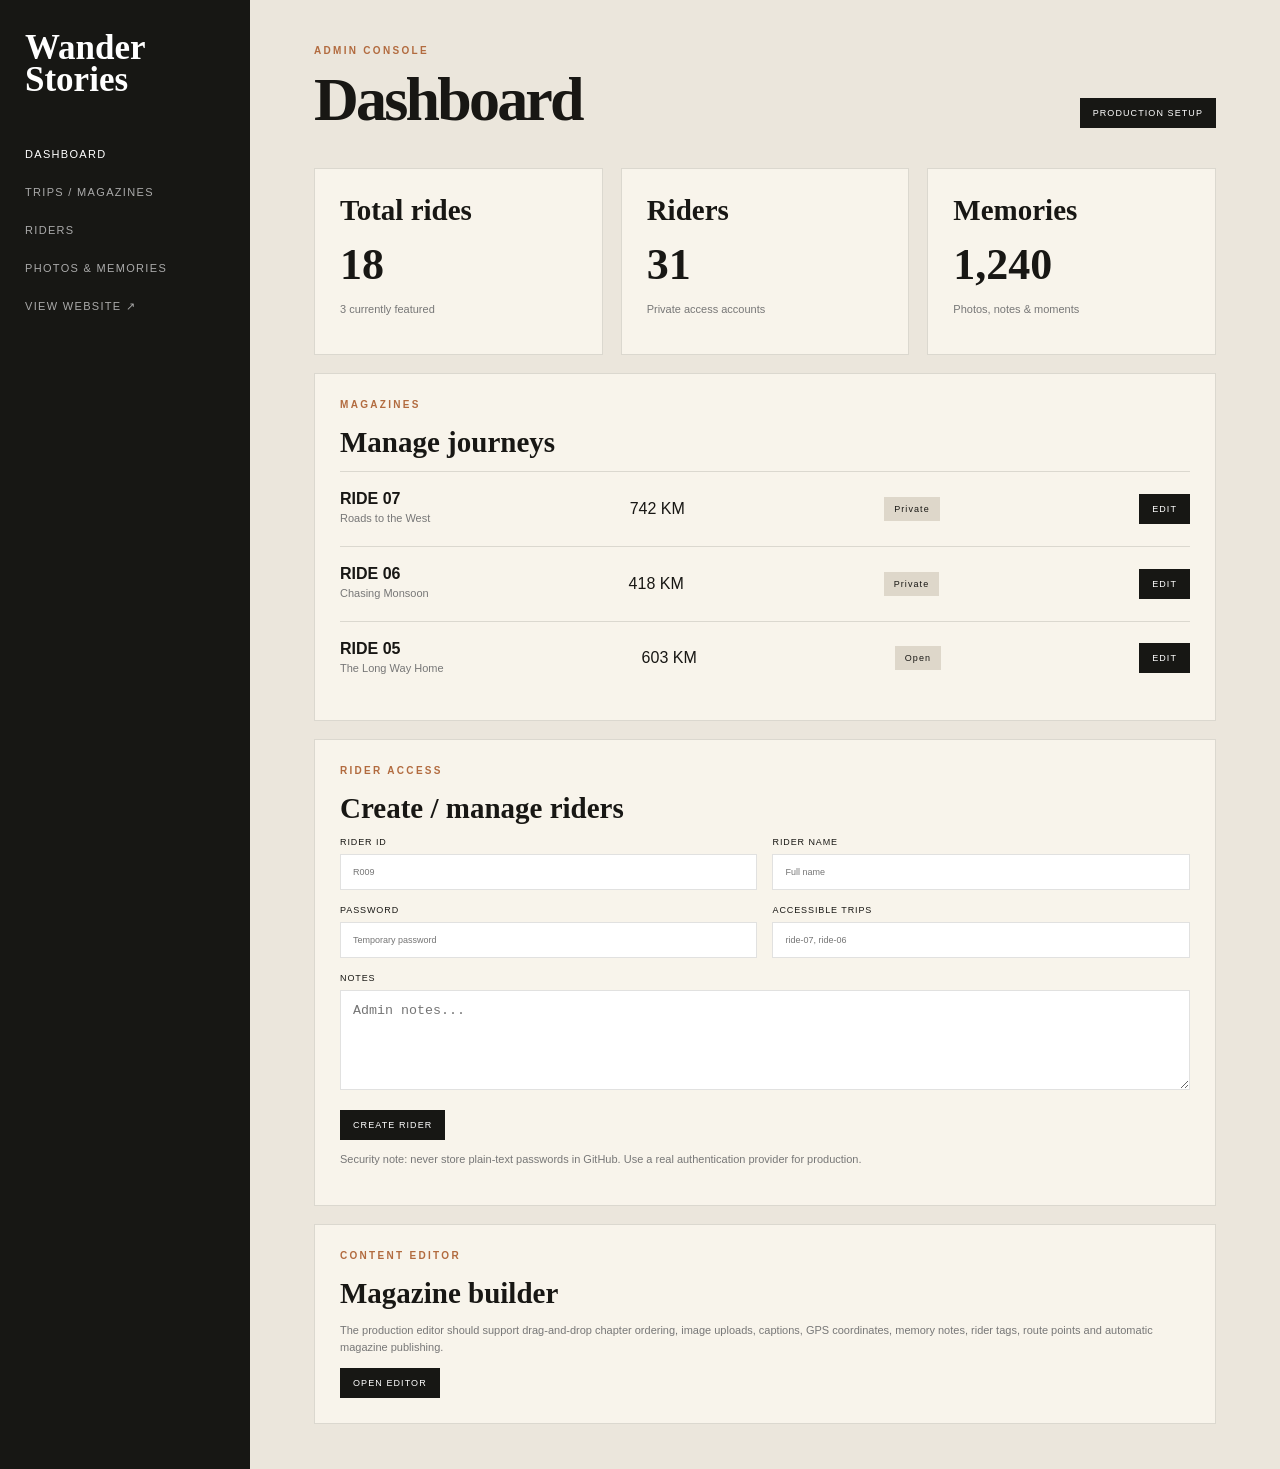
==== admin.html @ 7a2b983c "Add files via upload" ====
<!DOCTYPE html>
<html lang="en"><head><meta charset="UTF-8"><meta name="viewport" content="width=device-width,initial-scale=1.0"><title>Wander Stories — Admin</title><link rel="stylesheet" href="style.css"><style>
body{background:#ebe6dc}.admin{min-height:100vh;display:grid;grid-template-columns:250px 1fr}.side{background:#171714;color:#fff;padding:32px 25px}.side h2{font-size:35px;margin:0 0 40px}.side a{display:block;padding:13px 0;color:#aaa;font-size:11px;text-transform:uppercase;letter-spacing:.12em}.side a.active{color:#fff}.main{padding:45px 5vw}.top{display:flex;justify-content:space-between;align-items:end;margin-bottom:40px}.top h1{font-size:62px}.admin-grid{display:grid;grid-template-columns:repeat(3,1fr);gap:18px}.panel{background:#f8f4eb;padding:25px;border:1px solid var(--line)}.panel h3{font:600 29px var(--serif);margin:0 0 12px}.metric{font:600 44px var(--serif)}.wide{grid-column:1/-1}.trip-row{display:flex;justify-content:space-between;align-items:center;border-top:1px solid var(--line);padding:18px 0}.status{font-size:9px;letter-spacing:.12em}.pill{padding:7px 10px;background:#ded7ca}.admin-btn{border:0;background:#171714;color:#fff;padding:10px 13px;font-size:9px;letter-spacing:.12em;text-transform:uppercase}.form-row{display:grid;grid-template-columns:1fr 1fr;gap:15px}.form-row input,.form-row textarea{width:100%;padding:12px;border:1px solid var(--line);background:#fff;margin-top:7px}.form-row label{font-size:9px;text-transform:uppercase;letter-spacing:.1em}.form-row textarea{min-height:100px}.admin-note{color:#777;font-size:11px;line-height:1.6}@media(max-width:800px){.admin{grid-template-columns:1fr}.side{display:none}.admin-grid{grid-template-columns:1fr}.form-row{grid-template-columns:1fr}}
</style></head><body>
<div class="admin"><aside class="side"><h2>Wander<br>Stories</h2><a class="active" href="#">Dashboard</a><a href="#trips">Trips / Magazines</a><a href="#riders">Riders</a><a href="#media">Photos & Memories</a><a href="index.html">View Website ↗</a></aside>
<main class="main"><div class="top"><div><p class="eyebrow">ADMIN CONSOLE</p><h1>Dashboard</h1></div><button class="admin-btn" onclick="alert('Connect Firebase/Supabase authentication here before production.')">Production Setup</button></div>
<div class="admin-grid"><div class="panel"><h3>Total rides</h3><div class="metric">18</div><p class="admin-note">3 currently featured</p></div><div class="panel"><h3>Riders</h3><div class="metric">31</div><p class="admin-note">Private access accounts</p></div><div class="panel"><h3>Memories</h3><div class="metric">1,240</div><p class="admin-note">Photos, notes & moments</p></div>
<div class="panel wide" id="trips"><p class="eyebrow">MAGAZINES</p><h3>Manage journeys</h3><div id="tripRows"></div></div>
<div class="panel wide" id="riders"><p class="eyebrow">RIDER ACCESS</p><h3>Create / manage riders</h3><div class="form-row"><label>Rider ID<input placeholder="R009"></label><label>Rider name<input placeholder="Full name"></label><label>Password<input type="password" placeholder="Temporary password"></label><label>Accessible trips<input placeholder="ride-07, ride-06"></label><label style="grid-column:1/-1">Notes<textarea placeholder="Admin notes..."></textarea></label></div><br><button class="admin-btn" onclick="alert('Demo form. Connect database to save rider.')">Create rider</button><p class="admin-note">Security note: never store plain-text passwords in GitHub. Use a real authentication provider for production.</p></div>
<div class="panel wide" id="media"><p class="eyebrow">CONTENT EDITOR</p><h3>Magazine builder</h3><p class="admin-note">The production editor should support drag-and-drop chapter ordering, image uploads, captions, GPS coordinates, memory notes, rider tags, route points and automatic magazine publishing.</p><button class="admin-btn" onclick="alert('Editor UI is the next module.')">Open editor</button></div>
</div></main></div>
<script>
const trips=[["RIDE 07","Roads to the West","742 KM","Private"],["RIDE 06","Chasing Monsoon","418 KM","Private"],["RIDE 05","The Long Way Home","603 KM","Open"]];
document.querySelector("#tripRows").innerHTML=trips.map(t=>`<div class="trip-row"><div><b>${t[0]}</b><br><span class="admin-note">${t[1]}</span></div><span>${t[2]}</span><span class="status pill">${t[3]}</span><button class="admin-btn">EDIT</button></div>`).join("");
</script></body></html>
---- style.css ----
:root{
  --ink:#181714; --paper:#f4f0e7; --cream:#fbf8f1; --muted:#77736b;
  --line:rgba(24,23,20,.13); --accent:#b26b3f; --dark:#161613;
  --serif:"Cormorant Garamond",Georgia,serif; --sans:"Inter",Arial,sans-serif;
}
*{box-sizing:border-box} html{scroll-behavior:smooth} body{margin:0;background:var(--paper);color:var(--ink);font-family:var(--sans)}
a{text-decoration:none;color:inherit} button,input{font:inherit}
.site-header{position:absolute;z-index:10;top:0;left:0;right:0;height:78px;display:flex;align-items:center;justify-content:space-between;padding:0 5vw;color:#fff}
.brand{display:flex;align-items:center;gap:11px;font-size:12px;letter-spacing:.16em;text-transform:uppercase;font-weight:700}.brand-mark{width:34px;height:34px;border:1px solid rgba(255,255,255,.65);border-radius:50%;display:grid;place-items:center;font-family:var(--serif);font-size:18px}
nav{display:flex;gap:27px;align-items:center;font-size:12px;text-transform:uppercase;letter-spacing:.12em}nav a{opacity:.88}.admin-link{opacity:.55}
.ghost-btn,.text-btn{border:0;background:none;color:inherit;cursor:pointer}.ghost-btn{border:1px solid rgba(255,255,255,.5);padding:11px 15px;border-radius:30px;text-transform:uppercase;font-size:10px;letter-spacing:.13em}
.hero{min-height:760px;height:92vh;position:relative;display:flex;align-items:flex-end;padding:0 7vw 7vw;color:#fff;overflow:hidden;background:linear-gradient(120deg,#28312d,#111513 58%,#4a3027)}
.hero:before{content:"";position:absolute;inset:-8%;background:
linear-gradient(135deg,rgba(0,0,0,.12),rgba(0,0,0,.58)),
url("assets/images/hero.jpg") center/cover no-repeat;animation:slowZoom 18s ease-out forwards;filter:saturate(.82)}
@keyframes slowZoom{from{transform:scale(1.05)}to{transform:scale(1)}} .hero-overlay{position:absolute;inset:0;background:linear-gradient(0deg,rgba(0,0,0,.7),transparent 65%)}
.hero-content{position:relative;z-index:2;max-width:760px}.eyebrow{font-size:10px;letter-spacing:.23em;font-weight:700;margin:0 0 16px;color:var(--accent)}.hero .eyebrow{color:#e9c3a9}
h1,h2{font-family:var(--serif);font-weight:600;line-height:.9;margin:0}h1{font-size:clamp(62px,9vw,125px);letter-spacing:-.045em}h1 em,h2 em{font-weight:500}
.hero-copy{max-width:560px;font-size:15px;line-height:1.7;color:rgba(255,255,255,.8);margin:28px 0}
.hero-actions{display:flex;align-items:center;gap:24px}.primary-btn{display:inline-flex;align-items:center;justify-content:center;gap:14px;background:var(--accent);color:#fff;border:0;padding:15px 22px;border-radius:2px;text-transform:uppercase;letter-spacing:.12em;font-size:10px;font-weight:700;cursor:pointer}.text-btn{color:#fff;text-transform:uppercase;letter-spacing:.12em;font-size:10px}
.hero-meta{position:absolute;z-index:2;right:6vw;bottom:6vw;display:flex;gap:38px}.hero-meta div{display:flex;flex-direction:column;gap:5px}.hero-meta strong{font:600 29px var(--serif)}.hero-meta span{font-size:8px;letter-spacing:.17em;color:rgba(255,255,255,.62)}
.section{padding:105px 7vw}.intro{display:grid;grid-template-columns:1fr 1fr;gap:10vw;align-items:end}.intro h2{font-size:clamp(55px,7vw,92px)}.intro-copy{font:500 23px/1.5 var(--serif);max-width:580px;color:#4e4a43}
.section-head{display:flex;justify-content:space-between;align-items:end;border-bottom:1px solid var(--line);padding-bottom:25px;margin-bottom:38px}.section-head h2{font-size:64px}.archive-count{font-size:9px;letter-spacing:.18em;color:var(--muted)}
.journey-grid{display:grid;grid-template-columns:repeat(3,1fr);gap:22px}.journey-card{background:var(--cream);min-height:480px;position:relative;overflow:hidden;cursor:pointer;border:1px solid rgba(0,0,0,.05);transition:transform .35s,box-shadow .35s}.journey-card:hover{transform:translateY(-7px);box-shadow:0 22px 50px rgba(25,20,10,.12)}.card-image{height:325px;background-size:cover;background-position:center;position:relative}.card-image:after{content:"";position:absolute;inset:0;background:linear-gradient(0deg,rgba(0,0,0,.55),transparent 55%)}.card-number{position:absolute;z-index:1;top:18px;left:18px;color:#fff;font-size:9px;letter-spacing:.2em}.card-lock{position:absolute;z-index:1;top:18px;right:18px;color:#fff;font-size:10px}.card-body{padding:25px}.card-body h3{font:600 38px/.9 var(--serif);margin:0 0 13px}.card-body p{color:var(--muted);font-size:11px;line-height:1.6;margin:0 0 18px}.card-foot{display:flex;justify-content:space-between;font-size:8px;letter-spacing:.15em;color:#918b81}
.quote-section{background:var(--dark);color:#fff;padding:130px 7vw}.quote-inner{max-width:1000px;margin:auto;text-align:center}.quote-mark{font:100px/0.5 var(--serif);color:var(--accent)}blockquote{font:500 clamp(42px,6vw,78px)/.95 var(--serif);margin:30px 0}.quote-inner p{font-size:9px;letter-spacing:.22em;color:#aaa}
.footer{display:flex;justify-content:space-between;padding:30px 7vw;font-size:8px;letter-spacing:.16em;color:#8a857c}
.modal{position:fixed;z-index:50;inset:0;background:rgba(10,10,8,.72);backdrop-filter:blur(12px);display:none;place-items:center;padding:20px}.modal.open{display:grid}.modal-card{width:min(450px,100%);background:var(--cream);padding:45px;position:relative}.modal-card h2{font-size:55px}.modal-close{position:absolute;right:20px;top:17px;background:none;border:0;font-size:27px;cursor:pointer}.muted{color:var(--muted);font-size:12px;line-height:1.6;margin-bottom:25px}.modal label{display:block;font-size:9px;letter-spacing:.13em;text-transform:uppercase;margin:15px 0}.modal input{width:100%;padding:14px;border:1px solid var(--line);background:#fff;margin-top:7px;outline:none}.full{width:100%;margin-top:12px}.demo-note{font-size:9px;color:#999;text-align:center;margin-top:18px}.toast{position:fixed;z-index:100;right:20px;bottom:20px;background:#171714;color:#fff;padding:14px 18px;font-size:11px;opacity:0;transform:translateY(10px);transition:.25s;pointer-events:none}.toast.show{opacity:1;transform:none}
@media(max-width:800px){nav a:not(.admin-link){display:none}.site-header{padding:0 5vw}.hero{min-height:720px;padding:0 7vw 12vw}.hero-meta{display:none}.intro{grid-template-columns:1fr;gap:35px}.journey-grid{grid-template-columns:1fr}.section{padding:75px 6vw}.section-head{align-items:start}.section-head h2{font-size:54px}.archive-count{margin-top:8px}.footer{flex-direction:column;gap:10px}.modal-card{padding:35px 25px}}
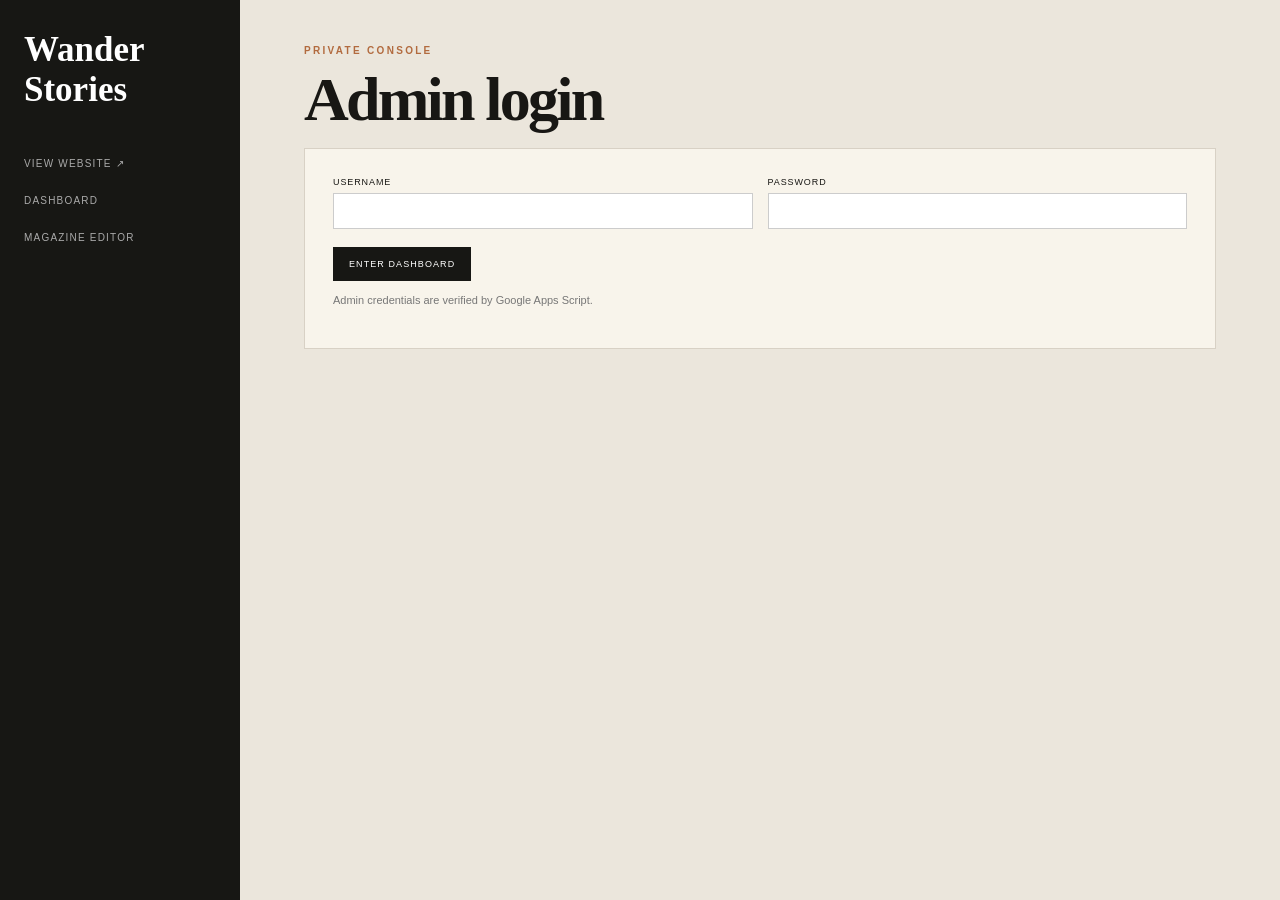
==== commit 1ee802e9: "Add files via upload" ====
--- a/admin.html
+++ b/admin.html
@@ -1,15 +1,7 @@
-<!DOCTYPE html>
-<html lang="en"><head><meta charset="UTF-8"><meta name="viewport" content="width=device-width,initial-scale=1.0"><title>Wander Stories — Admin</title><link rel="stylesheet" href="style.css"><style>
-body{background:#ebe6dc}.admin{min-height:100vh;display:grid;grid-template-columns:250px 1fr}.side{background:#171714;color:#fff;padding:32px 25px}.side h2{font-size:35px;margin:0 0 40px}.side a{display:block;padding:13px 0;color:#aaa;font-size:11px;text-transform:uppercase;letter-spacing:.12em}.side a.active{color:#fff}.main{padding:45px 5vw}.top{display:flex;justify-content:space-between;align-items:end;margin-bottom:40px}.top h1{font-size:62px}.admin-grid{display:grid;grid-template-columns:repeat(3,1fr);gap:18px}.panel{background:#f8f4eb;padding:25px;border:1px solid var(--line)}.panel h3{font:600 29px var(--serif);margin:0 0 12px}.metric{font:600 44px var(--serif)}.wide{grid-column:1/-1}.trip-row{display:flex;justify-content:space-between;align-items:center;border-top:1px solid var(--line);padding:18px 0}.status{font-size:9px;letter-spacing:.12em}.pill{padding:7px 10px;background:#ded7ca}.admin-btn{border:0;background:#171714;color:#fff;padding:10px 13px;font-size:9px;letter-spacing:.12em;text-transform:uppercase}.form-row{display:grid;grid-template-columns:1fr 1fr;gap:15px}.form-row input,.form-row textarea{width:100%;padding:12px;border:1px solid var(--line);background:#fff;margin-top:7px}.form-row label{font-size:9px;text-transform:uppercase;letter-spacing:.1em}.form-row textarea{min-height:100px}.admin-note{color:#777;font-size:11px;line-height:1.6}@media(max-width:800px){.admin{grid-template-columns:1fr}.side{display:none}.admin-grid{grid-template-columns:1fr}.form-row{grid-template-columns:1fr}}
-</style></head><body>
-<div class="admin"><aside class="side"><h2>Wander<br>Stories</h2><a class="active" href="#">Dashboard</a><a href="#trips">Trips / Magazines</a><a href="#riders">Riders</a><a href="#media">Photos & Memories</a><a href="index.html">View Website ↗</a></aside>
-<main class="main"><div class="top"><div><p class="eyebrow">ADMIN CONSOLE</p><h1>Dashboard</h1></div><button class="admin-btn" onclick="alert('Connect Firebase/Supabase authentication here before production.')">Production Setup</button></div>
-<div class="admin-grid"><div class="panel"><h3>Total rides</h3><div class="metric">18</div><p class="admin-note">3 currently featured</p></div><div class="panel"><h3>Riders</h3><div class="metric">31</div><p class="admin-note">Private access accounts</p></div><div class="panel"><h3>Memories</h3><div class="metric">1,240</div><p class="admin-note">Photos, notes & moments</p></div>
-<div class="panel wide" id="trips"><p class="eyebrow">MAGAZINES</p><h3>Manage journeys</h3><div id="tripRows"></div></div>
-<div class="panel wide" id="riders"><p class="eyebrow">RIDER ACCESS</p><h3>Create / manage riders</h3><div class="form-row"><label>Rider ID<input placeholder="R009"></label><label>Rider name<input placeholder="Full name"></label><label>Password<input type="password" placeholder="Temporary password"></label><label>Accessible trips<input placeholder="ride-07, ride-06"></label><label style="grid-column:1/-1">Notes<textarea placeholder="Admin notes..."></textarea></label></div><br><button class="admin-btn" onclick="alert('Demo form. Connect database to save rider.')">Create rider</button><p class="admin-note">Security note: never store plain-text passwords in GitHub. Use a real authentication provider for production.</p></div>
-<div class="panel wide" id="media"><p class="eyebrow">CONTENT EDITOR</p><h3>Magazine builder</h3><p class="admin-note">The production editor should support drag-and-drop chapter ordering, image uploads, captions, GPS coordinates, memory notes, rider tags, route points and automatic magazine publishing.</p><button class="admin-btn" onclick="alert('Editor UI is the next module.')">Open editor</button></div>
-</div></main></div>
-<script>
-const trips=[["RIDE 07","Roads to the West","742 KM","Private"],["RIDE 06","Chasing Monsoon","418 KM","Private"],["RIDE 05","The Long Way Home","603 KM","Open"]];
-document.querySelector("#tripRows").innerHTML=trips.map(t=>`<div class="trip-row"><div><b>${t[0]}</b><br><span class="admin-note">${t[1]}</span></div><span>${t[2]}</span><span class="status pill">${t[3]}</span><button class="admin-btn">EDIT</button></div>`).join("");
-</script></body></html>
+<!doctype html><html><head><meta charset="utf-8"><meta name="viewport" content="width=device-width,initial-scale=1"><title>Wander Stories — Admin</title><link rel="stylesheet" href="style.css"><style>
+body{background:#ebe6dc}.admin{min-height:100vh;display:grid;grid-template-columns:240px 1fr}.side{background:#171714;color:#fff;padding:30px 24px}.side h2{font:600 35px var(--serif);margin:0 0 35px}.side a{display:block;padding:13px 0;color:#aaa;font-size:10px;text-transform:uppercase;letter-spacing:.12em}.main{padding:45px 5vw}.main h1{font-size:62px}.login,.dash{max-width:1100px}.admin-card{background:#f8f4eb;padding:28px;margin-top:20px;border:1px solid #d8d1c5}.admin-card h3{font:600 30px var(--serif);margin:0 0 15px}.fields{display:grid;grid-template-columns:1fr 1fr;gap:15px}.fields label{font-size:9px;letter-spacing:.1em;text-transform:uppercase}.fields input,.fields textarea{width:100%;padding:12px;border:1px solid #ccc;background:#fff;margin-top:6px}.btn{border:0;background:#171714;color:#fff;padding:12px 16px;font-size:9px;text-transform:uppercase;letter-spacing:.12em;cursor:pointer}.trip{display:flex;justify-content:space-between;align-items:center;border-top:1px solid #ddd;padding:18px 0}.hidden{display:none}.note{font-size:11px;color:#777;line-height:1.6}@media(max-width:800px){.admin{grid-template-columns:1fr}.side{display:none}.fields{grid-template-columns:1fr}}
+</style></head><body><div class="admin"><aside class="side"><h2>Wander<br>Stories</h2><a href="index.html">View website ↗</a><a href="#">Dashboard</a><a href="editor.html">Magazine Editor</a></aside><main class="main"><div id="login" class="login"><p class="eyebrow">PRIVATE CONSOLE</p><h1>Admin login</h1><div class="admin-card"><div class="fields"><label>Username<input id="au"></label><label>Password<input id="ap" type="password"></label></div><br><button class="btn" onclick="doLogin()">Enter dashboard</button><p class="note">Admin credentials are verified by Google Apps Script.</p></div></div><div id="dash" class="dash hidden"><p class="eyebrow">ADMIN CONSOLE</p><h1>Dashboard</h1><div class="admin-card"><h3>Journeys</h3><div id="trips"></div><br><button class="btn" onclick="location.href='editor.html'">Open magazine editor</button></div><div class="admin-card"><h3>Riders</h3><div id="riders"></div></div></div></main></div><script src="config.js"></script><script src="api.js"></script><script>
+async function doLogin(){try{const d=await API.adminLogin(au.value,ap.value);sessionStorage.setItem("wsAdminToken",d.token);load()}catch(e){alert(e.message)}}
+async function load(){const token=sessionStorage.getItem("wsAdminToken");if(!token)return;try{const d=await API.adminData(token);login.classList.add("hidden");dash.classList.remove("hidden");trips.innerHTML=d.trips.map(t=>`<div class="trip"><span><b>${t.number}</b><br>${t.title}</span><span>${t.km} KM</span><button class="btn" onclick="location.href='editor.html?trip=${t.id}'">EDIT</button></div>`).join("");riders.innerHTML=d.riders.map(r=>`<div class="trip"><span>${r.id} — ${r.name}</span><span>${r.active?"ACTIVE":"OFF"}</span></div>`).join("")}catch(e){sessionStorage.removeItem("wsAdminToken")}}
+load();
+</script></body></html>
--- a/style.css
+++ b/style.css
@@ -1,28 +1 @@
-:root{
-  --ink:#181714; --paper:#f4f0e7; --cream:#fbf8f1; --muted:#77736b;
-  --line:rgba(24,23,20,.13); --accent:#b26b3f; --dark:#161613;
-  --serif:"Cormorant Garamond",Georgia,serif; --sans:"Inter",Arial,sans-serif;
-}
-*{box-sizing:border-box} html{scroll-behavior:smooth} body{margin:0;background:var(--paper);color:var(--ink);font-family:var(--sans)}
-a{text-decoration:none;color:inherit} button,input{font:inherit}
-.site-header{position:absolute;z-index:10;top:0;left:0;right:0;height:78px;display:flex;align-items:center;justify-content:space-between;padding:0 5vw;color:#fff}
-.brand{display:flex;align-items:center;gap:11px;font-size:12px;letter-spacing:.16em;text-transform:uppercase;font-weight:700}.brand-mark{width:34px;height:34px;border:1px solid rgba(255,255,255,.65);border-radius:50%;display:grid;place-items:center;font-family:var(--serif);font-size:18px}
-nav{display:flex;gap:27px;align-items:center;font-size:12px;text-transform:uppercase;letter-spacing:.12em}nav a{opacity:.88}.admin-link{opacity:.55}
-.ghost-btn,.text-btn{border:0;background:none;color:inherit;cursor:pointer}.ghost-btn{border:1px solid rgba(255,255,255,.5);padding:11px 15px;border-radius:30px;text-transform:uppercase;font-size:10px;letter-spacing:.13em}
-.hero{min-height:760px;height:92vh;position:relative;display:flex;align-items:flex-end;padding:0 7vw 7vw;color:#fff;overflow:hidden;background:linear-gradient(120deg,#28312d,#111513 58%,#4a3027)}
-.hero:before{content:"";position:absolute;inset:-8%;background:
-linear-gradient(135deg,rgba(0,0,0,.12),rgba(0,0,0,.58)),
-url("assets/images/hero.jpg") center/cover no-repeat;animation:slowZoom 18s ease-out forwards;filter:saturate(.82)}
-@keyframes slowZoom{from{transform:scale(1.05)}to{transform:scale(1)}} .hero-overlay{position:absolute;inset:0;background:linear-gradient(0deg,rgba(0,0,0,.7),transparent 65%)}
-.hero-content{position:relative;z-index:2;max-width:760px}.eyebrow{font-size:10px;letter-spacing:.23em;font-weight:700;margin:0 0 16px;color:var(--accent)}.hero .eyebrow{color:#e9c3a9}
-h1,h2{font-family:var(--serif);font-weight:600;line-height:.9;margin:0}h1{font-size:clamp(62px,9vw,125px);letter-spacing:-.045em}h1 em,h2 em{font-weight:500}
-.hero-copy{max-width:560px;font-size:15px;line-height:1.7;color:rgba(255,255,255,.8);margin:28px 0}
-.hero-actions{display:flex;align-items:center;gap:24px}.primary-btn{display:inline-flex;align-items:center;justify-content:center;gap:14px;background:var(--accent);color:#fff;border:0;padding:15px 22px;border-radius:2px;text-transform:uppercase;letter-spacing:.12em;font-size:10px;font-weight:700;cursor:pointer}.text-btn{color:#fff;text-transform:uppercase;letter-spacing:.12em;font-size:10px}
-.hero-meta{position:absolute;z-index:2;right:6vw;bottom:6vw;display:flex;gap:38px}.hero-meta div{display:flex;flex-direction:column;gap:5px}.hero-meta strong{font:600 29px var(--serif)}.hero-meta span{font-size:8px;letter-spacing:.17em;color:rgba(255,255,255,.62)}
-.section{padding:105px 7vw}.intro{display:grid;grid-template-columns:1fr 1fr;gap:10vw;align-items:end}.intro h2{font-size:clamp(55px,7vw,92px)}.intro-copy{font:500 23px/1.5 var(--serif);max-width:580px;color:#4e4a43}
-.section-head{display:flex;justify-content:space-between;align-items:end;border-bottom:1px solid var(--line);padding-bottom:25px;margin-bottom:38px}.section-head h2{font-size:64px}.archive-count{font-size:9px;letter-spacing:.18em;color:var(--muted)}
-.journey-grid{display:grid;grid-template-columns:repeat(3,1fr);gap:22px}.journey-card{background:var(--cream);min-height:480px;position:relative;overflow:hidden;cursor:pointer;border:1px solid rgba(0,0,0,.05);transition:transform .35s,box-shadow .35s}.journey-card:hover{transform:translateY(-7px);box-shadow:0 22px 50px rgba(25,20,10,.12)}.card-image{height:325px;background-size:cover;background-position:center;position:relative}.card-image:after{content:"";position:absolute;inset:0;background:linear-gradient(0deg,rgba(0,0,0,.55),transparent 55%)}.card-number{position:absolute;z-index:1;top:18px;left:18px;color:#fff;font-size:9px;letter-spacing:.2em}.card-lock{position:absolute;z-index:1;top:18px;right:18px;color:#fff;font-size:10px}.card-body{padding:25px}.card-body h3{font:600 38px/.9 var(--serif);margin:0 0 13px}.card-body p{color:var(--muted);font-size:11px;line-height:1.6;margin:0 0 18px}.card-foot{display:flex;justify-content:space-between;font-size:8px;letter-spacing:.15em;color:#918b81}
-.quote-section{background:var(--dark);color:#fff;padding:130px 7vw}.quote-inner{max-width:1000px;margin:auto;text-align:center}.quote-mark{font:100px/0.5 var(--serif);color:var(--accent)}blockquote{font:500 clamp(42px,6vw,78px)/.95 var(--serif);margin:30px 0}.quote-inner p{font-size:9px;letter-spacing:.22em;color:#aaa}
-.footer{display:flex;justify-content:space-between;padding:30px 7vw;font-size:8px;letter-spacing:.16em;color:#8a857c}
-.modal{position:fixed;z-index:50;inset:0;background:rgba(10,10,8,.72);backdrop-filter:blur(12px);display:none;place-items:center;padding:20px}.modal.open{display:grid}.modal-card{width:min(450px,100%);background:var(--cream);padding:45px;position:relative}.modal-card h2{font-size:55px}.modal-close{position:absolute;right:20px;top:17px;background:none;border:0;font-size:27px;cursor:pointer}.muted{color:var(--muted);font-size:12px;line-height:1.6;margin-bottom:25px}.modal label{display:block;font-size:9px;letter-spacing:.13em;text-transform:uppercase;margin:15px 0}.modal input{width:100%;padding:14px;border:1px solid var(--line);background:#fff;margin-top:7px;outline:none}.full{width:100%;margin-top:12px}.demo-note{font-size:9px;color:#999;text-align:center;margin-top:18px}.toast{position:fixed;z-index:100;right:20px;bottom:20px;background:#171714;color:#fff;padding:14px 18px;font-size:11px;opacity:0;transform:translateY(10px);transition:.25s;pointer-events:none}.toast.show{opacity:1;transform:none}
-@media(max-width:800px){nav a:not(.admin-link){display:none}.site-header{padding:0 5vw}.hero{min-height:720px;padding:0 7vw 12vw}.hero-meta{display:none}.intro{grid-template-columns:1fr;gap:35px}.journey-grid{grid-template-columns:1fr}.section{padding:75px 6vw}.section-head{align-items:start}.section-head h2{font-size:54px}.archive-count{margin-top:8px}.footer{flex-direction:column;gap:10px}.modal-card{padding:35px 25px}}
+:root{--ink:#181714;--paper:#f4f0e7;--cream:#fbf8f1;--muted:#77736b;--line:rgba(24,23,20,.13);--accent:#b26b3f;--dark:#161613;--serif:"Cormorant Garamond",Georgia,serif;--sans:"Inter",Arial,sans-serif}*{box-sizing:border-box}html{scroll-behavior:smooth}body{margin:0;background:var(--paper);color:var(--ink);font-family:var(--sans)}a{text-decoration:none;color:inherit}button,input,textarea,select{font:inherit}.site-header{position:absolute;z-index:10;top:0;left:0;right:0;height:78px;display:flex;align-items:center;justify-content:space-between;padding:0 5vw;color:#fff}.brand{display:flex;align-items:center;gap:11px;font-size:12px;letter-spacing:.16em;text-transform:uppercase;font-weight:700}.brand-mark{width:34px;height:34px;border:1px solid #fff;border-radius:50%;display:grid;place-items:center;font-family:var(--serif);font-size:18px}nav{display:flex;gap:27px;align-items:center;font-size:11px;text-transform:uppercase;letter-spacing:.12em}.ghost-btn{border:1px solid #aaa;background:transparent;color:#fff;padding:11px 15px;border-radius:30px;text-transform:uppercase;font-size:10px;letter-spacing:.13em;cursor:pointer}.hero{min-height:760px;height:92vh;position:relative;display:flex;align-items:flex-end;padding:0 7vw 7vw;color:#fff;overflow:hidden;background:#222}.hero:before{content:"";position:absolute;inset:-8%;background:linear-gradient(135deg,rgba(0,0,0,.1),rgba(0,0,0,.62)),url("assets/images/hero.jpg") center/cover;animation:zoom 18s ease-out forwards}@keyframes zoom{from{transform:scale(1.05)}to{transform:scale(1)}}.hero-overlay{position:absolute;inset:0;background:linear-gradient(0deg,rgba(0,0,0,.72),transparent 65%)}.hero-content{position:relative;z-index:2;max-width:800px}.eyebrow{font-size:10px;letter-spacing:.23em;font-weight:700;margin:0 0 16px;color:var(--accent)}.hero .eyebrow{color:#e9c3a9}h1,h2{font-family:var(--serif);font-weight:600;line-height:.9;margin:0}h1{font-size:clamp(62px,9vw,125px);letter-spacing:-.045em}.hero-copy{max-width:560px;font-size:15px;line-height:1.7;color:#ddd;margin:28px 0}.primary-btn{display:inline-flex;align-items:center;justify-content:center;gap:14px;background:var(--accent);color:#fff;border:0;padding:15px 22px;text-transform:uppercase;letter-spacing:.12em;font-size:10px;font-weight:700;cursor:pointer}.hero-meta{position:absolute;z-index:2;right:6vw;bottom:6vw;display:flex;gap:38px}.hero-meta div{display:flex;flex-direction:column;gap:5px}.hero-meta strong{font:600 29px var(--serif)}.hero-meta span{font-size:8px;letter-spacing:.17em;color:#aaa}.section{padding:105px 7vw}.intro{display:grid;grid-template-columns:1fr 1fr;gap:10vw;align-items:end}.intro h2{font-size:clamp(55px,7vw,92px)}.intro-copy{font:500 23px/1.5 var(--serif);max-width:580px;color:#4e4a43}.section-head{display:flex;justify-content:space-between;align-items:end;border-bottom:1px solid var(--line);padding-bottom:25px;margin-bottom:38px}.section-head h2{font-size:64px}.archive-count{font-size:9px;letter-spacing:.18em;color:var(--muted)}.journey-grid{display:grid;grid-template-columns:repeat(3,1fr);gap:22px}.journey-card{background:var(--cream);min-height:480px;position:relative;overflow:hidden;cursor:pointer;border:1px solid #ddd6ca;transition:.35s}.journey-card:hover{transform:translateY(-7px);box-shadow:0 22px 50px #19140f18}.card-image{height:325px;background-size:cover;background-position:center;position:relative}.card-image:after{content:"";position:absolute;inset:0;background:linear-gradient(0deg,#0008,transparent 55%)}.card-number,.card-lock{position:absolute;z-index:1;top:18px;color:#fff;font-size:9px;letter-spacing:.18em}.card-number{left:18px}.card-lock{right:18px}.card-body{padding:25px}.card-body h3{font:600 38px/.9 var(--serif);margin:0 0 13px}.card-body p{color:var(--muted);font-size:11px;line-height:1.6;margin:0 0 18px}.card-foot{display:flex;justify-content:space-between;font-size:8px;letter-spacing:.15em;color:#918b81}.quote-section{background:var(--dark);color:#fff;padding:130px 7vw}.quote-inner{text-align:center}.quote-mark{font:100px/0.5 var(--serif);color:var(--accent)}blockquote{font:500 clamp(42px,6vw,78px)/.95 var(--serif);margin:30px 0}.quote-inner p{font-size:9px;letter-spacing:.22em;color:#aaa}.footer{display:flex;justify-content:space-between;padding:30px 7vw;font-size:8px;letter-spacing:.16em;color:#8a857c}.modal{position:fixed;z-index:50;inset:0;background:#0a0a08bb;backdrop-filter:blur(12px);display:none;place-items:center;padding:20px}.modal.open{display:grid}.modal-card{width:min(450px,100%);background:var(--cream);padding:45px;position:relative}.modal-card h2{font-size:55px}.modal-close{position:absolute;right:20px;top:17px;background:none;border:0;font-size:27px;cursor:pointer}.muted{color:var(--muted);font-size:12px;line-height:1.6}.modal label{display:block;font-size:9px;letter-spacing:.13em;text-transform:uppercase;margin:15px 0}.modal input{width:100%;padding:14px;border:1px solid var(--line);background:#fff;margin-top:7px}.full{width:100%;margin-top:12px}.toast{position:fixed;z-index:100;right:20px;bottom:20px;background:#171714;color:#fff;padding:14px 18px;font-size:11px;opacity:0;transform:translateY(10px);transition:.25s}.toast.show{opacity:1;transform:none}@media(max-width:800px){nav a:not(.admin-link){display:none}.hero{min-height:720px}.hero-meta{display:none}.intro{grid-template-columns:1fr;gap:35px}.journey-grid{grid-template-columns:1fr}.section{padding:75px 6vw}.section-head h2{font-size:54px}.footer{flex-direction:column;gap:10px}}
